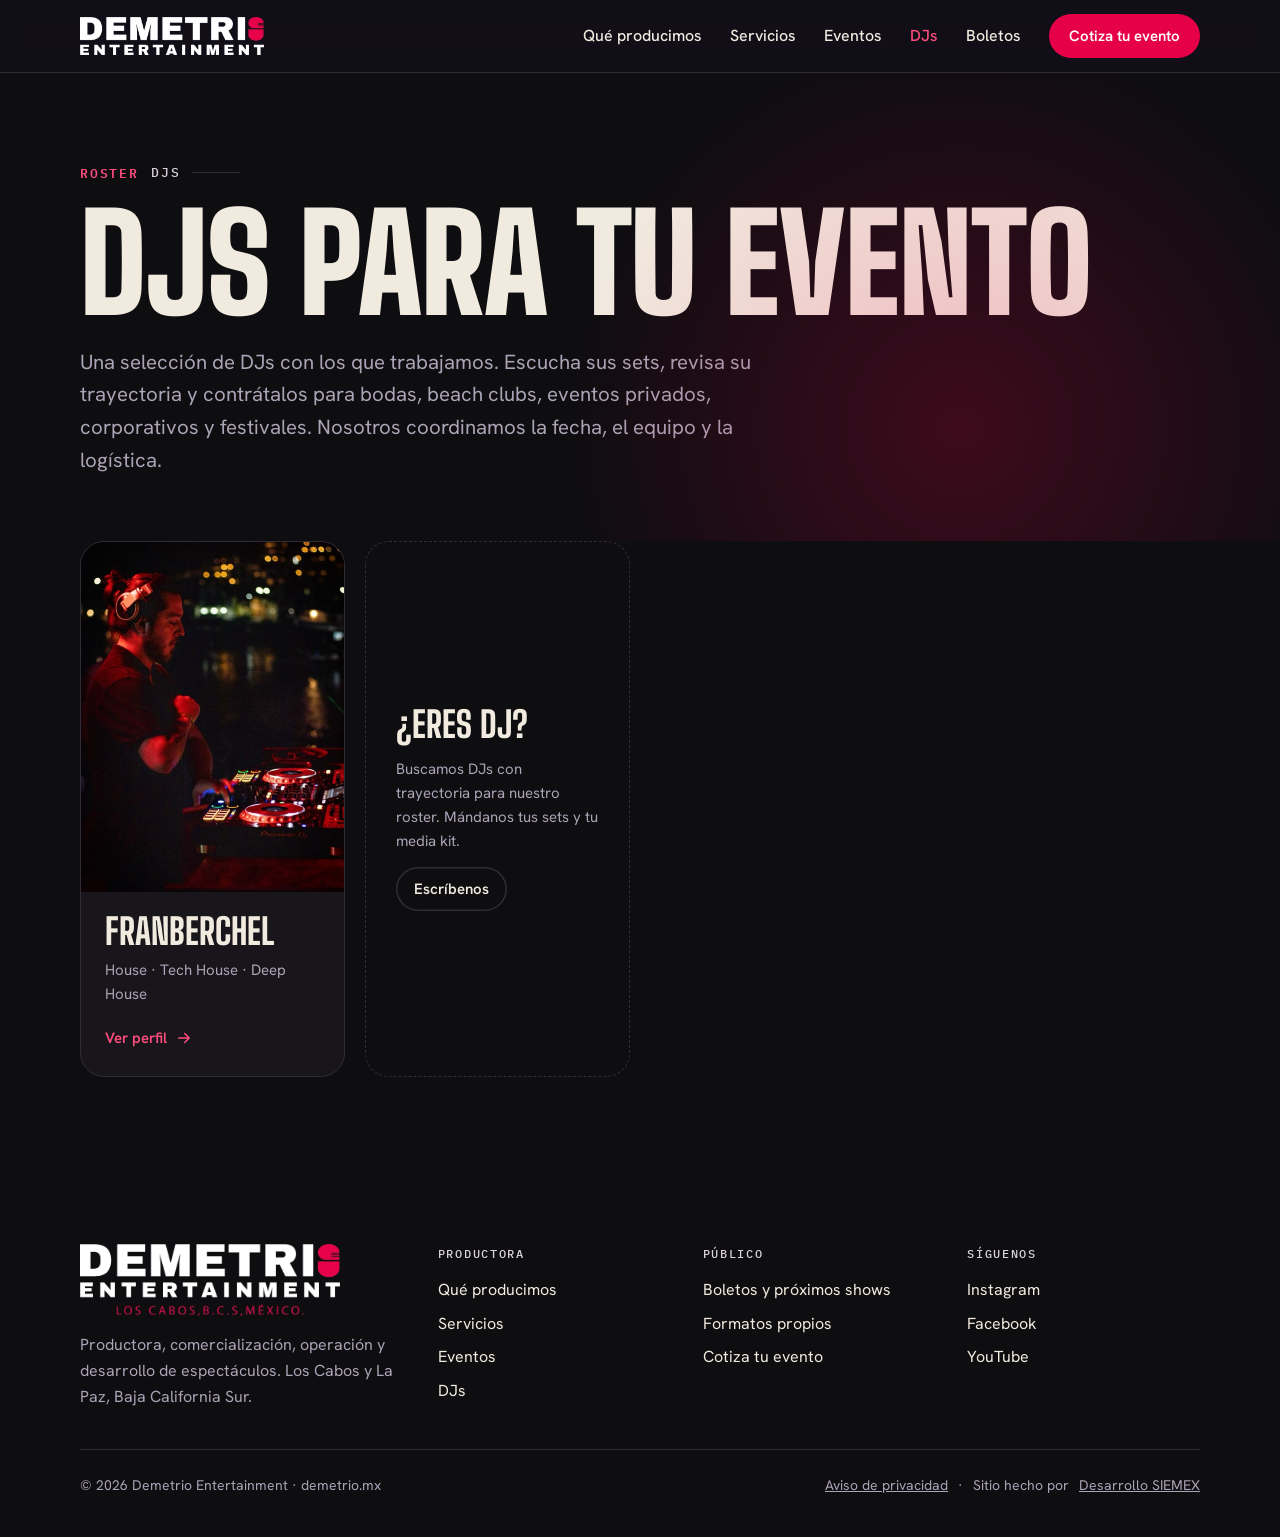
==== djs/index.html @ d85a095f "Agregar roster de DJs y perfil de Franberchel - /djs: roster curado por Demetrio, generado desde dat" ====
<!DOCTYPE html>
<html lang="es">
<head>
<meta charset="utf-8">
<meta name="viewport" content="width=device-width, initial-scale=1">
<title>DJs para tu evento en Los Cabos y La Paz | Demetrio Entertainment</title>
<meta name="description" content="Roster de DJs de Demetrio Entertainment para bodas, beach clubs, eventos privados, corporativos y festivales en Los Cabos, La Paz y todo México.">
<meta property="og:title" content="DJs para tu evento en Los Cabos y La Paz | Demetrio Entertainment">
<meta property="og:description" content="Roster de DJs de Demetrio Entertainment para bodas, beach clubs, eventos privados, corporativos y festivales en Los Cabos, La Paz y todo México.">
<meta property="og:url" content="https://demetrio.mx/djs/">
<meta property="og:type" content="website">
<meta property="og:locale" content="es_MX">
<meta property="og:site_name" content="Demetrio Entertainment">
<meta property="og:image" content="https://demetrio.mx/og-image.jpg?v=2">
<meta name="twitter:card" content="summary_large_image">
<meta name="theme-color" content="#0E0D10">
<link rel="canonical" href="https://demetrio.mx/djs/">
<link rel="icon" href="/favicon.ico?v=2" sizes="any">
<link rel="icon" type="image/png" sizes="32x32" href="/favicon-32.png?v=2">
<link rel="apple-touch-icon" href="/apple-touch-icon.png?v=2">
<link rel="preconnect" href="https://fonts.googleapis.com">
<link rel="preconnect" href="https://fonts.gstatic.com" crossorigin>
<link href="https://fonts.googleapis.com/css2?family=Big+Shoulders+Display:wght@700;800;900&family=Hanken+Grotesk:wght@400;500;600;700&family=IBM+Plex+Mono:wght@400;500;600&display=swap" rel="stylesheet">
<link rel="stylesheet" href="/assets/css/site.css?v=2">
</head>
<body>
<header class="nav">
  <div class="wrap nav-in">
    <a class="logo" href="/"><img src="/assets/brand/logo-demetrio.png" alt="Demetrio Entertainment" width="184" height="38"></a>
    <button class="menu-btn" id="menuBtn" aria-expanded="false" aria-controls="navLinks">Menú</button>
    <nav class="links" id="navLinks" aria-label="Principal">
      <a href="/#que-producimos">Qué producimos</a>
      <a href="/#servicios">Servicios</a>
      <a href="/#eventos">Eventos</a>
      <a href="/djs/" aria-current="page">DJs</a>
      <a href="https://linktr.ee/demetrio.mx">Boletos</a>
      <a class="btn btn-primary" href="/#cotiza">Cotiza tu evento</a>
    </nav>
  </div>
</header>

<main>
<section class="dj-hero">
  <div class="wrap">
    <p class="cue"><b>Roster</b> DJs</p>
    <h1 class="dj-name" style="margin-top:24px">DJs para tu evento</h1>
    <p class="lead" style="margin-top:24px">Una selección de DJs con los que trabajamos. Escucha sus sets, revisa su trayectoria y contrátalos para bodas, beach clubs, eventos privados, corporativos y festivales. Nosotros coordinamos la fecha, el equipo y la logística.</p>
  </div>
</section>
<section class="dj-sec" style="padding-top:0">
  <div class="wrap">
    <div class="dj-grid">
      <a class="dj-card" href="/djs/fran-berchel/">
        <div class="dj-card-img"><img src="/assets/djs/fran-berchel/card.jpg" alt="Franberchel" loading="lazy"></div>
        <div class="dj-card-body">
          <h3>Franberchel</h3>
          <p>House · Tech House · Deep House</p>
          <span class="type-cta">Ver perfil <svg class="arrow" viewBox="0 0 24 24" fill="none" stroke="currentColor" stroke-width="2" stroke-linecap="round" stroke-linejoin="round" aria-hidden="true"><path d="M5 12h14M13 6l6 6-6 6"/></svg></span>
        </div>
      </a>
      <div class="dj-card dj-card-empty">
        <h3>¿Eres DJ?</h3>
        <p>Buscamos DJs con trayectoria para nuestro roster. Mándanos tus sets y tu media kit.</p>
        <a class="btn btn-ghost btn-sm" href="https://wa.me/526242454573?text=Hola%20Demetrio%2C%20soy%20DJ%20y%20me%20gustar%C3%ADa%20estar%20en%20su%20roster.">Escríbenos</a>
      </div>
    </div>
  </div>
</section>
</main>
<footer>
  <div class="wrap">
    <div class="foot">
      <div>
        <a class="logo" href="/"><img src="/assets/brand/logo-demetrio-full.png" alt="Demetrio Entertainment, Los Cabos, B.C.S., México" width="260" height="73" loading="lazy"></a>
        <p>Productora, comercialización, operación y desarrollo de espectáculos. Los Cabos y La Paz, Baja California Sur.</p>
      </div>
      <div><h3>Productora</h3><ul><li><a href="/#que-producimos">Qué producimos</a></li><li><a href="/#servicios">Servicios</a></li><li><a href="/#eventos">Eventos</a></li><li><a href="/djs/">DJs</a></li></ul></div>
      <div><h3>Público</h3><ul><li><a href="https://linktr.ee/demetrio.mx">Boletos y próximos shows</a></li><li><a href="/#formatos">Formatos propios</a></li><li><a href="/#cotiza">Cotiza tu evento</a></li></ul></div>
      <div><h3>Síguenos</h3><ul><li><a href="https://www.instagram.com/demetrio_cabo">Instagram</a></li><li><a href="https://www.facebook.com/share/19ekVby3qt/">Facebook</a></li><li><a href="https://www.youtube.com/@demetriocabo8282">YouTube</a></li></ul></div>
    </div>
    <div class="legal"><span>© <span id="yr">2026</span> Demetrio Entertainment · demetrio.mx</span><span class="legal-links"><a href="/#aviso">Aviso de privacidad</a><span aria-hidden="true">·</span>Sitio hecho por <a href="https://desarrollo.siemex.xyz" rel="noopener">Desarrollo SIEMEX</a></span></div>
  </div>
</footer>
<script>
(function(){
  document.getElementById('yr').textContent = new Date().getFullYear();
  var mb = document.getElementById('menuBtn'), nl = document.getElementById('navLinks');
  mb.addEventListener('click', function(){ var o = nl.classList.toggle('open'); mb.setAttribute('aria-expanded', o); });
  nl.addEventListener('click', function(e){ if(e.target.closest('a')){ nl.classList.remove('open'); mb.setAttribute('aria-expanded','false'); } });
})();
</script>
</body>
</html>
---- assets/css/site.css ----
:root{
  /* Mundo: backstage de noche. Negro, blanco y el magenta del micrófono del logo. */
  --noche:#0E0D10;      /* fondo (negro del logo) */
  --escenario:#18161B;  /* superficies */
  --linea:#302C36;      /* bordes */
  --hueso:#F1EBDF;      /* texto */
  --polvo:#ABA3B6;      /* texto secundario */
  --marca:#E60048;      /* magenta del logo: rellenos y botones (texto blanco encima) */
  --reflector:#FF4D7E;  /* magenta claro: acento de texto sobre negro (contraste AA) */
  --marea:#D9D2DE;      /* etiquetas y ciudades */
  --display:"Big Shoulders Display","Arial Narrow",Impact,sans-serif;
  --body:"Hanken Grotesk",system-ui,-apple-system,"Segoe UI",sans-serif;
  --mono:"IBM Plex Mono",ui-monospace,Menlo,monospace;
  --max:1200px;
  --gutter:clamp(16px,4vw,40px);
  /* Layout: una “corrida de show”. Cada sección es un cue de producción, de la apertura al cierre. */
  color-scheme:dark;
}
*{box-sizing:border-box}
html{scroll-behavior:smooth;scroll-padding-top:84px}
body{margin:0;background:var(--noche);color:var(--hueso);font-family:var(--body);font-size:18px;line-height:1.6;-webkit-font-smoothing:antialiased}
img{max-width:100%;display:block}
a{color:var(--reflector)}
a:hover{color:#FF7FA0}
:focus-visible{outline:2px solid var(--reflector);outline-offset:3px;border-radius:4px}
h1,h2,h3{text-wrap:balance;margin:0}
p{margin:0}
.wrap{max-width:var(--max);margin:0 auto;padding-inline:var(--gutter)}
.cue{font-family:var(--mono);font-size:13px;font-weight:500;letter-spacing:.14em;text-transform:uppercase;color:var(--marea);display:flex;gap:12px;align-items:center;flex-wrap:wrap;row-gap:4px}
@media (max-width:560px){.cue::after{display:none}}
.cue b{color:var(--reflector);font-weight:600}
.cue::after{content:"";height:1px;flex:0 0 48px;background:var(--linea)}
.h2{font-family:var(--display);font-weight:800;font-size:clamp(44px,6.4vw,84px);line-height:.92;text-transform:uppercase;letter-spacing:.005em}
.lead{color:var(--polvo);font-size:clamp(18px,1.6vw,21px);max-width:62ch}
section{padding-block:clamp(72px,10vw,128px)}
.btn{display:inline-flex;align-items:center;justify-content:center;gap:10px;min-height:52px;padding:0 28px;border-radius:999px;font:600 17px/1 var(--body);text-decoration:none;cursor:pointer;border:0;transition:transform .15s ease,background .15s ease,color .15s ease}
.btn-primary{background:var(--marca);color:#fff}
.btn-primary:hover{background:#FF1A5E;color:#fff;transform:translateY(-1px)}
.btn-ghost{background:transparent;color:var(--hueso);box-shadow:inset 0 0 0 1.5px var(--linea)}
.btn-ghost:hover{color:var(--hueso);box-shadow:inset 0 0 0 1.5px var(--hueso)}
.arrow{width:18px;height:18px;flex:none}

/* NAV */
.nav{position:sticky;top:0;z-index:20;background:rgba(18,16,25,.86);backdrop-filter:blur(12px);-webkit-backdrop-filter:blur(12px);border-bottom:1px solid var(--linea)}
.nav-in{display:flex;align-items:center;justify-content:space-between;gap:24px;min-height:72px}
.logo{display:flex;flex-direction:column;text-decoration:none;color:var(--hueso);line-height:.9}
.logo:hover{color:var(--hueso)}
.logo img{height:38px;width:auto}
.foot .logo img{height:auto;width:min(260px,100%)}
.links{display:flex;align-items:center;gap:28px;font-size:16px;font-weight:500}
.links a:not(.btn){color:var(--hueso);text-decoration:none}
.links a:not(.btn):hover{color:var(--reflector)}
.links .btn{min-height:44px;padding:0 20px;font-size:15px}
.menu-btn{display:none;background:none;border:1.5px solid var(--linea);color:var(--hueso);border-radius:12px;min-height:44px;padding:0 14px;font:600 15px var(--body);cursor:pointer}
@media (max-width:900px){
  .menu-btn{display:inline-flex;align-items:center}
  .links{display:none;position:absolute;left:0;right:0;top:72px;flex-direction:column;align-items:stretch;gap:0;background:var(--noche);border-bottom:1px solid var(--linea);padding:8px var(--gutter) 20px}
  .links.open{display:flex}
  .links a:not(.btn){padding:14px 0;border-bottom:1px solid var(--linea)}
  .links .btn{margin-top:16px}
}

/* HERO */
.hero{position:relative;overflow:hidden;padding-block:clamp(56px,8vw,104px) clamp(56px,7vw,88px);--mx:30%;--my:35%}
.hero::before{content:"";position:absolute;inset:0;background:radial-gradient(520px circle at var(--mx) var(--my),rgba(230,0,72,.20),transparent 62%);pointer-events:none;transition:background .08s linear}
.hero-grid{position:relative;display:grid;grid-template-columns:minmax(0,1.5fr) minmax(300px,.9fr);gap:clamp(32px,5vw,72px);align-items:end}
@media (max-width:960px){.hero-grid{grid-template-columns:1fr}}
.hero h1{font-family:var(--display);font-weight:900;font-size:clamp(64px,11vw,168px);line-height:.84;text-transform:uppercase;letter-spacing:-.005em;margin-top:24px}
.hero h1 .lit{color:var(--reflector);display:block}
.hero .lead{margin-top:28px}
.hero-ctas{display:flex;flex-wrap:wrap;gap:14px;margin-top:36px}

/* TICKET */
.ticket{position:relative;background:var(--hueso);color:#17131F;border-radius:18px;padding:26px 26px 22px;transform:rotate(1.6deg);box-shadow:0 30px 60px -20px rgba(0,0,0,.6);max-width:420px;justify-self:end;width:100%}
@media (max-width:960px){.ticket{justify-self:start;transform:rotate(0)}}
.ticket::before,.ticket::after{content:"";position:absolute;width:30px;height:30px;border-radius:50%;background:var(--noche);top:calc(62% - 15px)}
.ticket::before{left:-15px}.ticket::after{right:-15px}
.t-top{display:flex;justify-content:space-between;align-items:flex-start;gap:12px;font-family:var(--mono);font-size:11.5px;letter-spacing:.12em;text-transform:uppercase;color:#5A5266}
.t-title{font-family:var(--display);font-weight:900;font-size:44px;line-height:.9;text-transform:uppercase;margin:16px 0 18px;color:#17131F}
.t-rows{display:grid;grid-template-columns:repeat(2,minmax(0,1fr));gap:14px 18px;font-family:var(--mono);font-size:13px}
.t-rows dt{font-size:10.5px;letter-spacing:.14em;text-transform:uppercase;color:#6A6276}
.t-rows dd{margin:2px 0 0;font-weight:600;color:#17131F}
.t-cut{border-top:2px dashed #C9C0B1;margin:22px -26px 18px}
.t-foot{display:flex;align-items:center;justify-content:space-between;gap:14px;flex-wrap:wrap}
.t-foot a{background:var(--marca);color:#fff;text-decoration:none;font-weight:700;font-size:15px;padding:13px 20px;border-radius:999px;display:inline-flex;align-items:center;gap:8px;min-height:44px}
.t-foot a:hover{background:#FF1A5E;color:#fff}
.barcode{height:34px;width:110px;background:repeating-linear-gradient(90deg,#17131F 0 2px,transparent 2px 4px,#17131F 4px 5px,transparent 5px 8px,#17131F 8px 11px,transparent 11px 12px)}

/* MARQUEE */
.marquee{border-block:1px solid var(--linea);overflow:hidden;background:var(--escenario)}
.marquee-track{display:flex;gap:48px;width:max-content;padding-block:18px;animation:roll 38s linear infinite;font-family:var(--display);font-weight:800;font-size:28px;text-transform:uppercase;letter-spacing:.02em;color:var(--polvo)}
.marquee-track span{display:flex;align-items:center;gap:48px;white-space:nowrap}
.marquee-track span::after{content:"";width:8px;height:8px;border-radius:50%;background:var(--reflector)}
@keyframes roll{to{transform:translateX(-50%)}}

/* QUÉ PRODUCIMOS */
.types{display:grid;grid-template-columns:repeat(3,minmax(0,1fr));gap:18px}
@media (max-width:960px){.types{grid-template-columns:repeat(2,minmax(0,1fr))}}
@media (max-width:600px){.types{grid-template-columns:1fr}}
.type{display:flex;flex-direction:column;gap:12px;padding:30px;border:1px solid var(--linea);border-radius:24px;background:var(--escenario);color:var(--hueso);text-decoration:none;transition:transform .2s ease,border-color .2s ease,background .2s ease}
.type:hover{color:var(--hueso);border-color:var(--marca);transform:translateY(-3px);background:#1E1A21}
.type-ic{width:40px;height:40px;color:var(--reflector)}
.type h3{font-family:var(--display);font-weight:800;font-size:34px;line-height:.95;text-transform:uppercase;margin-top:6px}
.type p{color:var(--polvo);font-size:16px}
.type .tags{padding-top:4px;margin-top:0}
.type-cta{margin-top:auto;padding-top:12px;display:inline-flex;align-items:center;gap:8px;font-weight:600;font-size:15px;color:var(--reflector)}

/* AUDIENCIAS */
.aud-head{display:grid;grid-template-columns:minmax(0,1fr) minmax(0,1fr);gap:32px;align-items:end;margin-bottom:48px}
@media (max-width:860px){.aud-head{grid-template-columns:1fr}}
.tabs{display:flex;flex-wrap:wrap;gap:10px;margin-bottom:28px}
.tab{background:transparent;color:var(--hueso);border:1.5px solid var(--linea);border-radius:999px;min-height:48px;padding:0 22px;font:600 16px var(--body);cursor:pointer;transition:all .15s}
.tab:hover{border-color:var(--hueso)}
.tab[aria-selected="true"]{background:var(--hueso);color:var(--noche);border-color:var(--hueso)}
.panel{display:grid;grid-template-columns:minmax(0,1.1fr) minmax(0,1fr);gap:clamp(24px,4vw,56px);background:var(--escenario);border:1px solid var(--linea);border-radius:28px;padding:clamp(28px,4vw,52px)}
.panel[hidden]{display:none}
@media (max-width:860px){.panel{grid-template-columns:1fr}}
.panel h3{font-family:var(--display);font-weight:800;font-size:clamp(36px,4.4vw,56px);line-height:.95;text-transform:uppercase}
.panel .pain{color:var(--polvo);margin-top:18px;max-width:52ch}
.panel .btn{margin-top:28px}
.checks{list-style:none;margin:0;padding:0;display:flex;flex-direction:column;border-top:1px solid var(--linea)}
.checks li{display:grid;grid-template-columns:28px 1fr;gap:12px;padding:16px 0;border-bottom:1px solid var(--linea)}
.checks svg{width:22px;height:22px;color:var(--reflector);margin-top:3px}
.checks strong{display:block;font-weight:600}
.checks span{color:var(--polvo);font-size:16px}

/* SERVICIOS */
.svc{background:var(--escenario);border-block:1px solid var(--linea)}
.svc-grid{display:grid;grid-template-columns:repeat(4,minmax(0,1fr));gap:0;margin-top:56px;border-top:1px solid var(--linea)}
@media (max-width:1000px){.svc-grid{grid-template-columns:repeat(2,minmax(0,1fr))}}
@media (max-width:560px){.svc-grid{grid-template-columns:1fr}}
.svc-item{padding:28px 24px 32px 0;border-bottom:1px solid var(--linea)}
.svc-item + .svc-item{padding-left:24px;border-left:1px solid var(--linea)}
@media (max-width:1000px){.svc-item:nth-child(3){padding-left:0;border-left:0}}
@media (max-width:560px){.svc-item + .svc-item{padding-left:0;border-left:0}}
.svc-item .num{font-family:var(--mono);font-size:13px;color:var(--reflector);letter-spacing:.1em}
.svc-item h3{font-family:var(--display);font-weight:800;font-size:34px;text-transform:uppercase;line-height:1;margin:14px 0 12px}
.svc-item p{color:var(--polvo);font-size:16px}
.svc-item ul{margin:16px 0 0;padding:0;list-style:none;font-size:15px;display:flex;flex-direction:column;gap:6px}
.svc-item li::before{content:"— ";color:var(--marea)}

/* ESCALA */
.scale{display:grid;grid-template-columns:repeat(3,minmax(0,1fr));gap:18px;margin-top:48px}
@media (max-width:860px){.scale{grid-template-columns:1fr}}
.scale-card{border:1px solid var(--linea);border-radius:24px;padding:30px;display:flex;flex-direction:column;gap:14px;position:relative;overflow:hidden}
.scale-card .bars{display:flex;gap:5px;align-items:flex-end;height:40px}
.scale-card .bars i{width:10px;background:var(--linea);border-radius:2px}
.scale-card .bars i.on{background:var(--reflector)}
.scale-card h3{font-family:var(--display);font-weight:800;font-size:40px;text-transform:uppercase;line-height:1}
.scale-card p{color:var(--polvo);font-size:16px}
.tags{display:flex;flex-wrap:wrap;gap:8px;margin-top:auto;padding-top:8px}
.tags span{font-family:var(--mono);font-size:12px;letter-spacing:.06em;padding:6px 10px;border-radius:999px;background:var(--escenario);border:1px solid var(--linea);color:var(--hueso)}

/* RUN OF SHOW */
.ros{display:grid;grid-template-columns:minmax(0,.8fr) minmax(0,1.2fr);gap:clamp(32px,6vw,96px)}
@media (max-width:900px){.ros{grid-template-columns:1fr}}
.ros-sticky{position:sticky;top:120px;align-self:start}
@media (max-width:900px){.ros-sticky{position:static}}
.ros ol{list-style:none;margin:0;padding:0;position:relative}
.ros ol::before{content:"";position:absolute;left:96px;top:8px;bottom:8px;width:1px;background:var(--linea)}
@media (max-width:560px){.ros ol::before{left:0}}
.ros li{display:grid;grid-template-columns:96px 1fr;gap:28px;padding:22px 0}
@media (max-width:560px){.ros li{grid-template-columns:1fr;gap:6px;padding-left:22px}}
.ros time{font-family:var(--mono);font-size:14px;font-weight:600;color:var(--reflector);padding-top:4px;font-variant-numeric:tabular-nums}
.ros h3{font-size:22px;font-weight:700;position:relative}
.ros h3::before{content:"";position:absolute;left:-34px;top:9px;width:11px;height:11px;border-radius:50%;background:var(--noche);border:2px solid var(--reflector)}
@media (max-width:560px){.ros h3::before{left:-27px}}
.ros p{color:var(--polvo);font-size:16px;margin-top:6px;max-width:56ch}

/* CASOS */
.cases{display:flex;flex-direction:column;gap:clamp(56px,8vw,96px);margin-top:56px}
.case{display:grid;grid-template-columns:minmax(0,.85fr) minmax(0,1.15fr);gap:clamp(28px,5vw,72px);align-items:center}
.case:nth-child(even){grid-template-columns:minmax(0,1.15fr) minmax(0,.85fr)}
.case:nth-child(even) .case-img{order:2}
@media (max-width:860px){.case,.case:nth-child(even){grid-template-columns:1fr}.case:nth-child(even) .case-img{order:0}}
.case-img{background:var(--escenario);border:1px solid var(--linea);border-radius:24px;padding:18px;aspect-ratio:4/5;display:flex;align-items:center;justify-content:center}
.case-img img{max-height:100%;width:auto;border-radius:10px;box-shadow:0 20px 40px -18px rgba(0,0,0,.7)}
.case .meta{display:flex;flex-wrap:wrap;gap:8px;margin-bottom:18px}
.case .meta span{font-family:var(--mono);font-size:12px;letter-spacing:.08em;text-transform:uppercase;padding:6px 11px;border-radius:999px;border:1px solid var(--linea);color:var(--marea)}
.case h3{font-family:var(--display);font-weight:800;font-size:clamp(38px,4.6vw,60px);line-height:.95;text-transform:uppercase}
.case p{color:var(--polvo);margin-top:18px;max-width:54ch}
.case dl{display:grid;grid-template-columns:repeat(3,minmax(0,1fr));gap:16px;margin:28px 0 0;padding-top:20px;border-top:1px solid var(--linea)}
@media (max-width:520px){.case dl{grid-template-columns:1fr 1fr}}
.case dt{font-family:var(--mono);font-size:11px;letter-spacing:.14em;text-transform:uppercase;color:var(--polvo)}
.case dd{margin:4px 0 0;font-weight:600;font-size:16px}
.archive{margin-top:clamp(56px,8vw,96px);border-top:1px solid var(--linea)}
.archive h3{font-family:var(--mono);font-size:13px;letter-spacing:.14em;text-transform:uppercase;color:var(--polvo);font-weight:500;padding:22px 0 6px}
.arow{display:grid;grid-template-columns:56px minmax(0,1fr) auto;gap:20px;align-items:center;padding:14px 0;border-bottom:1px solid var(--linea)}
.arow img{width:56px;height:56px;object-fit:cover;border-radius:10px}
.arow strong{display:block;font-size:18px}
.arow span{color:var(--polvo);font-size:15px}
.arow em{font-style:normal;font-family:var(--mono);font-size:13px;color:var(--marea);white-space:nowrap}
@media (max-width:560px){.arow{grid-template-columns:56px 1fr}.arow em{grid-column:2}}

/* PROPIEDADES */
.props{background:var(--escenario);border-block:1px solid var(--linea)}
.props-grid{display:grid;grid-template-columns:repeat(2,minmax(0,1fr));gap:18px;margin-top:48px}
@media (max-width:760px){.props-grid{grid-template-columns:1fr}}
.prop{background:var(--noche);border:1px solid var(--linea);border-radius:24px;padding:32px;display:flex;flex-direction:column;gap:12px}
.prop .kind{font-family:var(--mono);font-size:12px;letter-spacing:.12em;text-transform:uppercase;color:var(--reflector)}
.prop h3{font-family:var(--display);font-weight:800;font-size:44px;line-height:.95;text-transform:uppercase}
.prop p{color:var(--polvo);font-size:16px}
.cycle{display:grid;grid-template-columns:repeat(4,minmax(0,1fr));gap:6px;margin-top:8px}
.cycle div{background:var(--escenario);border:1px solid var(--linea);border-radius:12px;padding:10px;font-size:13px;line-height:1.3}
.cycle b{display:block;font-family:var(--mono);font-size:11px;color:var(--marea);font-weight:500;margin-bottom:4px}
@media (max-width:460px){.cycle{grid-template-columns:repeat(2,minmax(0,1fr))}}

/* POR QUÉ */
.why{display:grid;grid-template-columns:repeat(2,minmax(0,1fr));gap:0;margin-top:48px;border-top:1px solid var(--linea)}
@media (max-width:760px){.why{grid-template-columns:1fr}}
.why div{padding:28px 32px 28px 0;border-bottom:1px solid var(--linea)}
.why div:nth-child(even){padding-left:32px;border-left:1px solid var(--linea)}
@media (max-width:760px){.why div:nth-child(even){padding-left:0;border-left:0}}
.why h3{font-size:22px;font-weight:700}
.why p{color:var(--polvo);margin-top:8px;font-size:16px;max-width:52ch}

/* FAQ */
.faq{max-width:860px}
.faq details{border-bottom:1px solid var(--linea)}
.faq summary{list-style:none;cursor:pointer;display:flex;justify-content:space-between;gap:24px;align-items:center;padding:22px 0;font-size:20px;font-weight:600}
.faq summary::-webkit-details-marker{display:none}
.faq summary::after{content:"+";font-family:var(--mono);font-size:24px;color:var(--reflector);transition:transform .2s}
.faq details[open] summary::after{transform:rotate(45deg)}
.faq details p{color:var(--polvo);padding:0 0 24px;max-width:66ch}

/* COTIZADOR */
.quote{background:var(--marca);color:#fff}
.quote .cue{color:#FFE1EA}.quote .cue b{color:#fff}.quote .cue::after{background:rgba(255,255,255,.35)}
.quote-grid{display:grid;grid-template-columns:minmax(0,.9fr) minmax(0,1.1fr);gap:clamp(32px,6vw,80px);align-items:start}
@media (max-width:900px){.quote-grid{grid-template-columns:1fr}}
.quote .h2{color:#fff}
.quote .lead{color:#FFE9EF}
.direct{margin-top:32px;display:flex;flex-direction:column;gap:10px;font-weight:600}
.direct span{font-family:var(--mono);font-size:12px;letter-spacing:.12em;text-transform:uppercase;font-weight:500;color:#FFE1EA}
.direct a{color:#fff}
.wizard{background:var(--noche);color:var(--hueso);border-radius:28px;padding:clamp(24px,3.5vw,40px);box-shadow:0 30px 60px -24px rgba(60,0,20,.55)}
.steps{display:grid;grid-template-columns:repeat(3,minmax(0,1fr));gap:8px;margin-bottom:28px}
.steps div{font-family:var(--mono);font-size:12px;letter-spacing:.08em;text-transform:uppercase;color:var(--polvo);padding-top:10px;border-top:3px solid var(--linea)}
.steps div.on{color:var(--hueso);border-color:var(--reflector)}
.step[hidden]{display:none}
.step legend,.step h3{font-size:22px;font-weight:700;margin-bottom:16px;padding:0}
fieldset{border:0;margin:0;padding:0;min-width:0}
.choices{display:grid;grid-template-columns:repeat(2,minmax(0,1fr));gap:10px}
@media (max-width:480px){.choices{grid-template-columns:1fr}}
.choice{position:relative}
.choice input{position:absolute;opacity:0;inset:0;cursor:pointer}
.choice label{display:flex;flex-direction:column;gap:2px;min-height:64px;padding:14px 16px;border:1.5px solid var(--linea);border-radius:14px;cursor:pointer;transition:all .15s}
.choice label small{color:var(--polvo);font-size:14px}
.choice input:checked + label{border-color:var(--reflector);background:rgba(230,0,72,.12)}
.choice input:focus-visible + label{outline:2px solid var(--reflector);outline-offset:2px}
.fields{display:grid;grid-template-columns:repeat(2,minmax(0,1fr));gap:16px}
@media (max-width:480px){.fields{grid-template-columns:1fr}}
.field{display:flex;flex-direction:column;gap:8px}
.field.full{grid-column:1/-1}
.field label{font-size:14px;font-weight:600}
.field input,.field select,.field textarea{background:var(--escenario);color:var(--hueso);border:1.5px solid var(--linea);border-radius:12px;padding:14px 16px;font:400 16px var(--body);min-height:52px;width:100%}
.field textarea{resize:vertical;min-height:96px}
.field input:focus,.field select:focus,.field textarea:focus{border-color:var(--reflector);outline:none}
.sub{margin-top:22px}
.nav-steps{display:flex;justify-content:space-between;gap:12px;margin-top:28px;flex-wrap:wrap}
.err{color:#FF9C8A;font-size:15px;margin-top:14px;min-height:1px}
.summary{background:var(--escenario);border:1px solid var(--linea);border-radius:16px;padding:20px;font-family:var(--mono);font-size:14px;white-space:pre-wrap;line-height:1.7}
.done-actions{display:flex;flex-wrap:wrap;gap:12px;margin-top:20px}
.note{color:var(--polvo);font-size:14px;margin-top:14px}

/* FOOTER */
footer{padding-block:64px 40px}
.foot{display:grid;grid-template-columns:minmax(0,1.4fr) repeat(3,minmax(0,1fr));gap:32px;padding-bottom:40px;border-bottom:1px solid var(--linea)}
@media (max-width:860px){.foot{grid-template-columns:1fr 1fr}}
@media (max-width:480px){.foot{grid-template-columns:1fr}}
.foot h3{font-family:var(--mono);font-size:12px;letter-spacing:.14em;text-transform:uppercase;color:var(--marea);font-weight:500;margin-bottom:14px}
.foot ul{list-style:none;margin:0;padding:0;display:flex;flex-direction:column;gap:8px;font-size:16px}
.foot ul a{color:var(--hueso);text-decoration:none}
.foot ul a:hover{color:var(--reflector)}
.foot p{color:var(--polvo);font-size:16px;margin-top:16px;max-width:36ch}
.legal{display:flex;flex-wrap:wrap;justify-content:space-between;gap:12px;padding-top:24px;color:var(--polvo);font-size:14px}
.legal a{color:var(--polvo)}
.legal-links{display:flex;flex-wrap:wrap;gap:6px 10px;align-items:center}
.legal-links a:hover{color:var(--hueso)}

@media (prefers-reduced-motion:reduce){
  html{scroll-behavior:auto}
  .marquee-track{animation:none}
  .hero::before{transition:none}
  *{transition:none!important}
}

/* ===== DJs ===== */
.btn-sm{min-height:44px;padding:0 18px;font-size:15px}
.links a[aria-current="page"]{color:var(--reflector)}
.crumbs{display:flex;gap:10px;align-items:center;font-family:var(--mono);font-size:13px;color:var(--polvo);margin-bottom:22px}
.crumbs a{color:var(--polvo);text-decoration:none}.crumbs a:hover{color:var(--hueso)}
.dj-hero{position:relative;overflow:hidden;padding-block:clamp(48px,7vw,96px) clamp(40px,5vw,64px)}
.dj-hero::before{content:"";position:absolute;inset:-20% -10% auto auto;width:70vw;height:70vw;max-width:900px;max-height:900px;background:radial-gradient(circle,rgba(230,0,72,.22),transparent 62%);pointer-events:none}
.dj-hero-grid{position:relative;display:grid;grid-template-columns:minmax(0,1.25fr) minmax(280px,.75fr);gap:clamp(32px,5vw,72px);align-items:center}
@media (max-width:900px){.dj-hero-grid{grid-template-columns:1fr}}
.dj-name{font-family:var(--display);font-weight:900;font-size:clamp(64px,10.5vw,156px);line-height:.85;text-transform:uppercase;letter-spacing:-.005em;margin-top:18px;overflow-wrap:anywhere}
.dj-hero .lead{margin-top:24px}
.dj-genres{margin-top:24px}
.dj-portrait{position:relative}
.dj-portrait::after{content:"";position:absolute;inset:14px -14px -14px 14px;border:2px solid var(--marca);border-radius:24px;z-index:0}
.dj-portrait img{position:relative;z-index:1;width:100%;height:auto;aspect-ratio:3/4;object-fit:cover;border-radius:24px;box-shadow:0 30px 60px -24px rgba(0,0,0,.7)}
.dj-facts{position:relative;display:grid;grid-template-columns:repeat(4,minmax(0,1fr));gap:0;margin:clamp(40px,6vw,72px) 0 0;border-top:1px solid var(--linea)}
@media (max-width:860px){.dj-facts{grid-template-columns:repeat(2,minmax(0,1fr))}}
.dj-facts div{padding:22px 20px 0 0}
.dj-facts dd{margin:0;font-family:var(--display);font-weight:800;font-size:clamp(26px,2.6vw,34px);text-transform:uppercase;line-height:1}
.dj-facts dt{order:2;color:var(--polvo);font-size:15px;margin-top:6px}
.dj-facts div{display:flex;flex-direction:column}
.dj-sec{padding-block:clamp(64px,8vw,104px)}
.dj-band{background:var(--escenario);border-block:1px solid var(--linea)}
.sets{display:grid;grid-template-columns:minmax(0,1.3fr) minmax(0,1fr);grid-template-rows:auto auto;gap:18px;margin-top:40px}
@media (max-width:860px){.sets{grid-template-columns:1fr}}
.set-video{grid-row:span 2}
.set-frame{position:relative;aspect-ratio:16/9;border-radius:20px;overflow:hidden;background:#000;border:1px solid var(--linea)}
.set-frame iframe{position:absolute;inset:0;width:100%;height:100%;border:0}
.set-audio{background:var(--escenario);border:1px solid var(--linea);border-radius:20px;padding:18px}
.set-title{font-family:var(--mono);font-size:12px;letter-spacing:.12em;text-transform:uppercase;color:var(--polvo);margin-bottom:10px}
.set-audio iframe{width:100%;border:0;border-radius:10px;display:block}
.dj-two{display:grid;grid-template-columns:minmax(0,1.1fr) minmax(0,.9fr);gap:clamp(32px,6vw,88px)}
@media (max-width:860px){.dj-two{grid-template-columns:1fr}}
.dj-bio{margin-top:22px;display:flex;flex-direction:column;gap:16px;font-size:19px;max-width:60ch}
.dj-bio p:first-child{font-size:clamp(22px,2.2vw,27px);line-height:1.35;font-weight:500}
.dj-en{margin-top:24px;border-top:1px solid var(--linea);padding-top:16px;color:var(--polvo);font-size:16px}
.dj-en summary{cursor:pointer;font-weight:600;color:var(--hueso);min-height:44px;display:flex;align-items:center}
.dj-en p{margin-top:10px;max-width:60ch}
.stage{list-style:none;margin:22px 0 0;padding:0;display:flex;flex-wrap:wrap;gap:4px 16px;font-family:var(--display);font-weight:800;font-size:clamp(26px,2.8vw,38px);line-height:1.1;text-transform:uppercase}
.stage li:nth-child(4n+1){color:var(--reflector)}
.stage li:not(:last-child)::after{content:" /";color:var(--linea)}
.gallery{columns:3 260px;column-gap:14px;margin-top:32px}
.gal-item{display:block;margin-bottom:14px;break-inside:avoid;border-radius:16px;overflow:hidden;border:1px solid var(--linea)}
.gal-item img{width:100%;height:auto;transition:transform .4s ease}
.gal-item:hover img{transform:scale(1.03)}
.dj-three{display:grid;grid-template-columns:repeat(3,minmax(0,1fr));gap:clamp(28px,4vw,56px)}
@media (max-width:860px){.dj-three{grid-template-columns:1fr}}
.dj-three .tags{margin-top:18px}
.rider{margin-top:18px;display:flex;flex-direction:column;gap:16px}
.rider h3{font-size:16px;font-weight:700}
.rider ul{margin:6px 0 0;padding-left:18px;color:var(--polvo);font-size:15px}
.dj-social{display:flex;flex-wrap:wrap;gap:10px;margin-top:40px;padding-top:28px;border-top:1px solid var(--linea)}
.dj-grid{display:grid;grid-template-columns:repeat(auto-fill,minmax(260px,1fr));gap:20px}
.dj-card{display:flex;flex-direction:column;border:1px solid var(--linea);border-radius:24px;overflow:hidden;background:var(--escenario);color:var(--hueso);text-decoration:none;transition:transform .2s ease,border-color .2s ease}
.dj-card:hover{color:var(--hueso);border-color:var(--marca);transform:translateY(-3px)}
.dj-card-img{aspect-ratio:3/4;overflow:hidden}
.dj-card-img img{width:100%;height:100%;object-fit:cover}
.dj-card-body{padding:22px 24px 26px;display:flex;flex-direction:column;gap:8px}
.dj-card h3{font-family:var(--display);font-weight:800;font-size:36px;line-height:1;text-transform:uppercase}
.dj-card p{color:var(--polvo);font-size:15px}
.dj-card-empty{padding:30px;justify-content:center;gap:14px;border-style:dashed;background:transparent}
.dj-card-empty .btn{align-self:flex-start}
.dj-teaser{display:flex;flex-wrap:wrap;align-items:center;justify-content:space-between;gap:24px;padding:28px 32px;border:1px solid var(--linea);border-radius:24px;background:linear-gradient(90deg,rgba(230,0,72,.14),transparent 70%);margin-top:28px}
.dj-teaser h3{font-family:var(--display);font-weight:800;font-size:clamp(28px,3vw,40px);text-transform:uppercase;line-height:1}
.dj-teaser p{color:var(--polvo);margin-top:6px;font-size:16px}
@media (prefers-reduced-motion:reduce){.gal-item img,.dj-card{transition:none}}
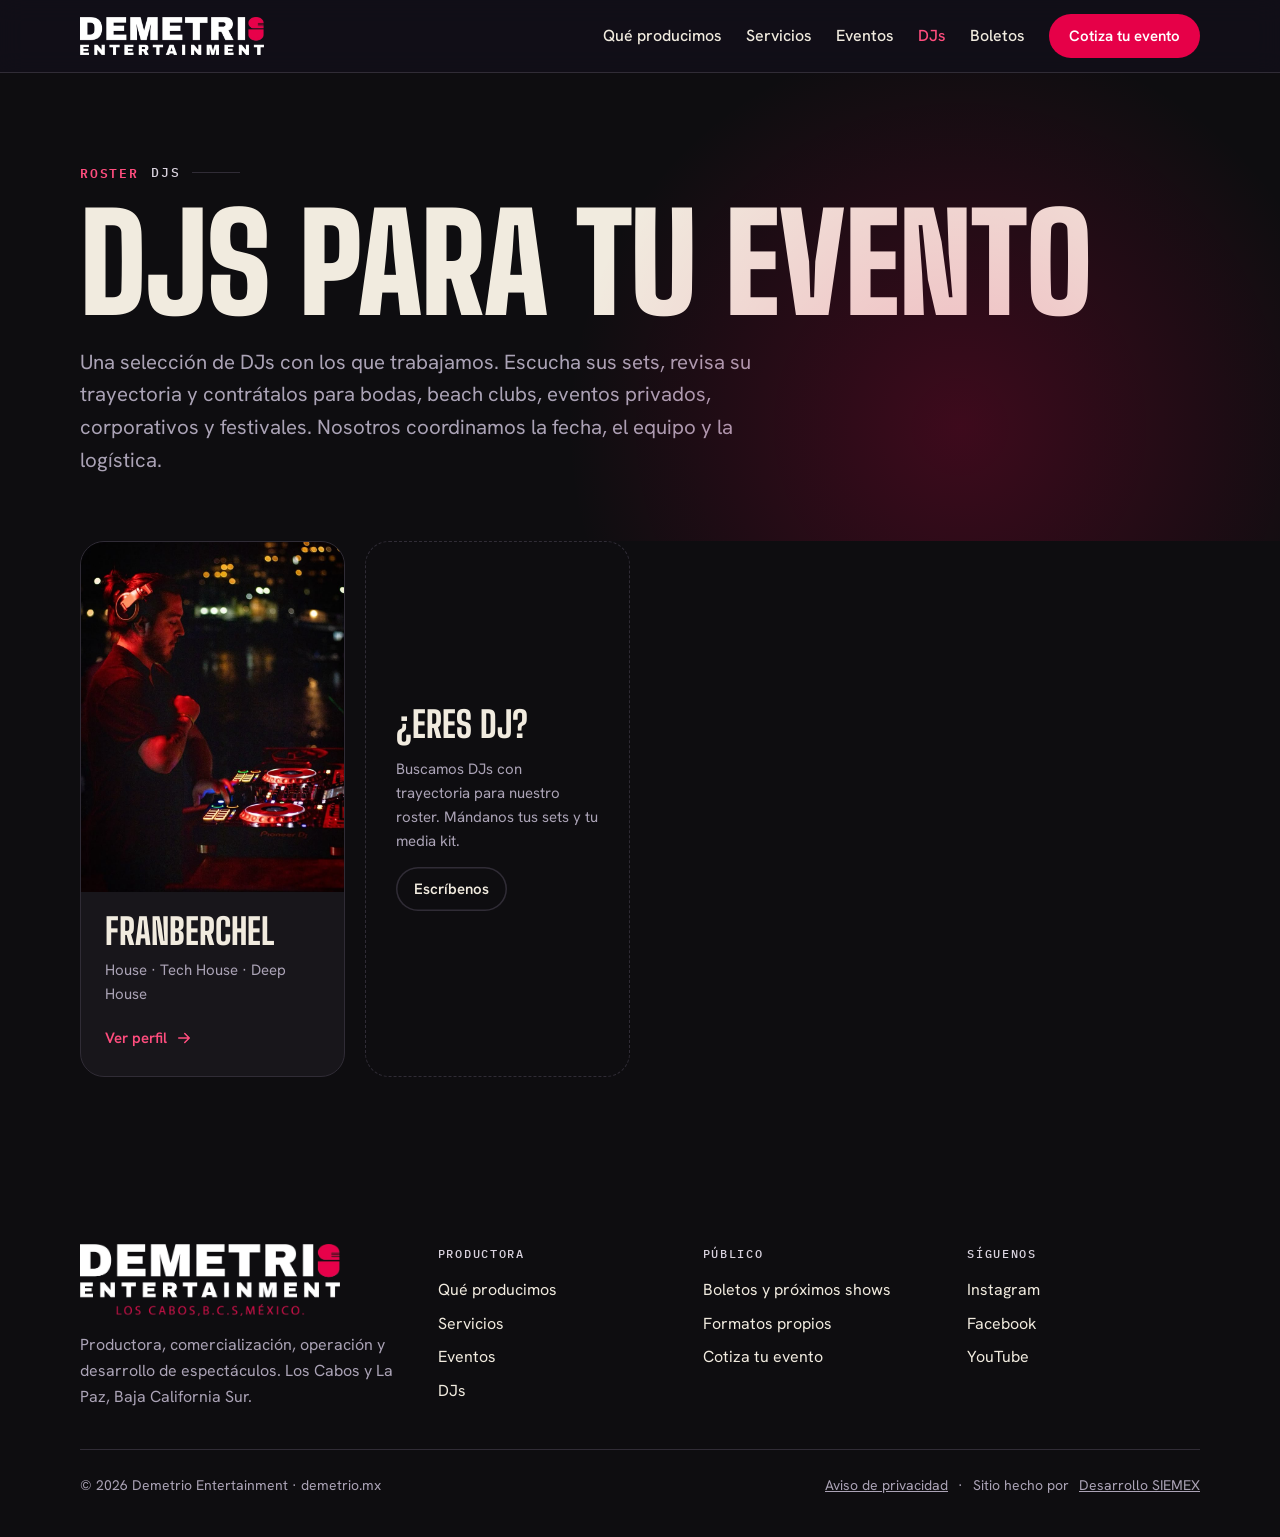
==== commit 852efb7e: "Evitar que el menú se parta en dos líneas en pantallas medianas Co-Authored-By: Claude Opus 5.5 <nor" ====
--- a/djs/index.html
+++ b/djs/index.html
@@ -21,7 +21,7 @@
 <link rel="preconnect" href="https://fonts.googleapis.com">
 <link rel="preconnect" href="https://fonts.gstatic.com" crossorigin>
 <link href="https://fonts.googleapis.com/css2?family=Big+Shoulders+Display:wght@700;800;900&family=Hanken+Grotesk:wght@400;500;600;700&family=IBM+Plex+Mono:wght@400;500;600&display=swap" rel="stylesheet">
-<link rel="stylesheet" href="/assets/css/site.css?v=2">
+<link rel="stylesheet" href="/assets/css/site.css?v=4">
 </head>
 <body>
 <header class="nav">
@@ -76,7 +76,7 @@
       </div>
       <div><h3>Productora</h3><ul><li><a href="/#que-producimos">Qué producimos</a></li><li><a href="/#servicios">Servicios</a></li><li><a href="/#eventos">Eventos</a></li><li><a href="/djs/">DJs</a></li></ul></div>
       <div><h3>Público</h3><ul><li><a href="https://linktr.ee/demetrio.mx">Boletos y próximos shows</a></li><li><a href="/#formatos">Formatos propios</a></li><li><a href="/#cotiza">Cotiza tu evento</a></li></ul></div>
-      <div><h3>Síguenos</h3><ul><li><a href="https://www.instagram.com/demetrio_cabo">Instagram</a></li><li><a href="https://www.facebook.com/share/19ekVby3qt/">Facebook</a></li><li><a href="https://www.youtube.com/@demetriocabo8282">YouTube</a></li></ul></div>
+      <div><h3>Síguenos</h3><ul><li><a href="https://www.instagram.com/demetrio.mx">Instagram</a></li><li><a href="https://www.facebook.com/demetrio.mx">Facebook</a></li><li><a href="https://www.youtube.com/@demetriocabo8282">YouTube</a></li></ul></div>
     </div>
     <div class="legal"><span>© <span id="yr">2026</span> Demetrio Entertainment · demetrio.mx</span><span class="legal-links"><a href="/#aviso">Aviso de privacidad</a><span aria-hidden="true">·</span>Sitio hecho por <a href="https://desarrollo.siemex.xyz" rel="noopener">Desarrollo SIEMEX</a></span></div>
   </div>
--- a/assets/css/site.css
+++ b/assets/css/site.css
@@ -47,12 +47,12 @@
 .logo:hover{color:var(--hueso)}
 .logo img{height:38px;width:auto}
 .foot .logo img{height:auto;width:min(260px,100%)}
-.links{display:flex;align-items:center;gap:28px;font-size:16px;font-weight:500}
+.links{display:flex;align-items:center;gap:24px;font-size:16px;font-weight:500;white-space:nowrap}
 .links a:not(.btn){color:var(--hueso);text-decoration:none}
 .links a:not(.btn):hover{color:var(--reflector)}
 .links .btn{min-height:44px;padding:0 20px;font-size:15px}
 .menu-btn{display:none;background:none;border:1.5px solid var(--linea);color:var(--hueso);border-radius:12px;min-height:44px;padding:0 14px;font:600 15px var(--body);cursor:pointer}
-@media (max-width:900px){
+@media (max-width:1180px){
   .menu-btn{display:inline-flex;align-items:center}
   .links{display:none;position:absolute;left:0;right:0;top:72px;flex-direction:column;align-items:stretch;gap:0;background:var(--noche);border-bottom:1px solid var(--linea);padding:8px var(--gutter) 20px}
   .links.open{display:flex}
@@ -351,3 +351,18 @@
 .dj-teaser h3{font-family:var(--display);font-weight:800;font-size:clamp(28px,3vw,40px);text-transform:uppercase;line-height:1}
 .dj-teaser p{color:var(--polvo);margin-top:6px;font-size:16px}
 @media (prefers-reduced-motion:reduce){.gal-item img,.dj-card{transition:none}}
+
+/* ===== EN VIVO (videos) ===== */
+.envivo{background:#08070A;border-block:1px solid var(--linea);overflow:hidden}
+.envivo-grid{display:grid;grid-template-columns:minmax(0,.85fr) minmax(0,1.15fr);gap:clamp(32px,5vw,72px);align-items:center}
+@media (max-width:960px){.envivo-grid{grid-template-columns:1fr}}
+.envivo .hero-ctas{margin-top:32px}
+.reels{display:grid;grid-template-columns:repeat(3,minmax(0,1fr));gap:14px;align-items:start}
+.reel{margin:0;aspect-ratio:9/16;border-radius:20px;overflow:hidden;border:1px solid var(--linea);background:#000;box-shadow:0 30px 60px -28px rgba(230,0,72,.45)}
+.reel:nth-child(2){transform:translateY(48px)}
+.reel video{width:100%;height:100%;object-fit:cover;display:block}
+@media (max-width:600px){
+  .reels{display:flex;overflow-x:auto;scroll-snap-type:x mandatory;gap:12px;margin-inline:calc(var(--gutter)*-1);padding-inline:var(--gutter);padding-bottom:8px}
+  .reel{flex:0 0 62%;scroll-snap-align:center}
+  .reel:nth-child(2){transform:none}
+}
